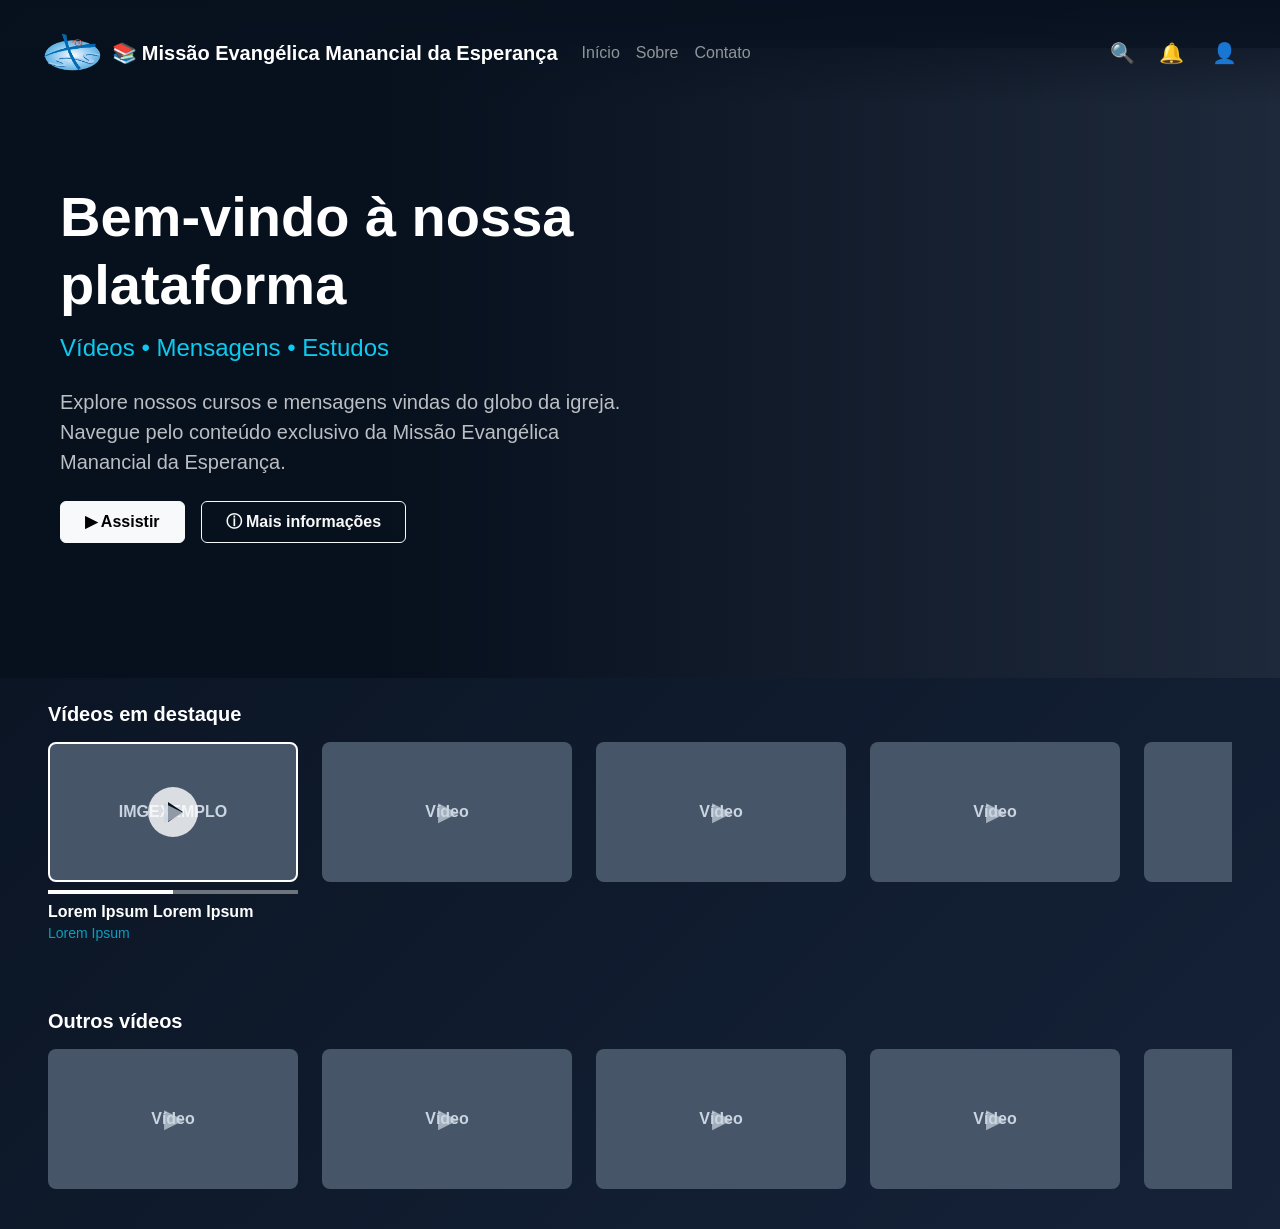
==== index.html @ afb09e41 "Demo do Site do Projeto Extensionista" ====
<!DOCTYPE html>
<html lang="pt-BR">
<head>
    <meta charset="UTF-8">
    <meta name="viewport" content="width=device-width, initial-scale=1.0">
    <title>Painel - Missão Evangélica Manancial da Esperança</title>
    <link href="https://cdn.jsdelivr.net/npm/bootstrap@5.3.2/dist/css/bootstrap.min.css" rel="stylesheet">
    <link rel="stylesheet" href="styles.css">
</head>
<body>

    <nav class="navbar navbar-expand-lg navbar-dark position-absolute w-100 p-3">
        <div class="container-fluid px-4">
            <a class="navbar-brand fw-bold d-flex align-items-center" href="#"><img src="logo.png" alt="Logotipo da Missão Evangélica Manancial da Esperança" class="logo me-2" /><span id="brandIcon"></span> Missão Evangélica Manancial da Esperança</a>
            <div class="collapse navbar-collapse">
                <ul class="navbar-nav me-auto mb-2 mb-lg-0">
                    <li class="nav-item"><a class="nav-link" href="#">Início</a></li>
                    <li class="nav-item"><a class="nav-link" href="#">Sobre</a></li>
                    <li class="nav-item"><a class="nav-link" href="#">Contato</a></li>
                </ul>
                <div class="d-flex align-items-center gap-4">
                    <span id="searchIcon" style="cursor: pointer;">🔍</span>
                    <span id="notifIcon" style="cursor: pointer;">🔔</span>
                    <div id="profileIcon" class="nav-icon" style="cursor: pointer;"></div>
                </div>
            </div>
        </div>
    </nav>
<br><br>
    <header class="hero-section px-5">
        <div class="container-fluid">
            <div class="row">
                <div class="col-md-6 z-1">
                    <h1 class="display-4 fw-bold mb-3">Bem-vindo à nossa plataforma</h1>
                    <h4 class="text-info mb-4">Vídeos • Mensagens • Estudos</h4>
                    <p class="lead text-light opacity-75 mb-4">
                        Explore nossos cursos e mensagens vindas do globo da igreja. Navegue pelo conteúdo exclusivo da Missão Evangélica Manancial da Esperança.
                    </p>
                    <div class="d-flex gap-3">
                        <button class="btn btn-light fw-bold px-4 py-2">▶ Assistir</button>
                        <button class="btn btn-outline-light fw-bold px-4 py-2">ⓘ Mais informações</button>
                    </div>
                </div>
            </div>
        </div>
    </header>

    <main class="container-fluid px-5 py-4">
        
        <section class="mb-5">
            <h5 class="mb-3 fw-bold">Vídeos em destaque</h5>
            <div class="stream-carousel">
                
                <div class="stream-item">
                    <div class="stream-thumbnail active">
                        IMGEXEMPLO
                        <div class="play-circle"><div class="play-triangle"></div></div>
                    </div>
                    <div class="progress mt-2 rounded-0 bg-secondary" style="height: 4px;">
                        <div class="progress-bar bg-white w-50" role="progressbar"></div>
                    </div>
                    <div class="mt-2">
                        <h6 class="mb-0 fw-bold">Lorem Ipsum Lorem Ipsum</h6>
                        <small class="text-info opacity-75">Lorem Ipsum</small>
                    </div>
                </div>

                <div class="stream-item" role="button" aria-label="Vídeo">
                    <div class="stream-thumbnail">Vídeo</div>
                </div>
                <div class="stream-item" role="button" aria-label="Vídeo">
                    <div class="stream-thumbnail">Vídeo</div>
                </div>
                <div class="stream-item" role="button" aria-label="Vídeo">
                    <div class="stream-thumbnail">Vídeo</div>
                </div>
                <div class="stream-item" role="button" aria-label="Vídeo">
                    <div class="stream-thumbnail">Vídeo</div>
                </div>
                
            </div>
        </section>

        <section>
            <h5 class="mb-3 fw-bold">Outros vídeos</h5>
            <div class="stream-carousel">
                <div class="stream-item" role="button" aria-label="Vídeo">
                    <div class="stream-thumbnail">Vídeo</div>
                </div>
                <div class="stream-item" role="button" aria-label="Vídeo">
                    <div class="stream-thumbnail">Vídeo</div>
                </div>
                <div class="stream-item" role="button" aria-label="Vídeo">
                    <div class="stream-thumbnail">Vídeo</div>
                </div>
                <div class="stream-item" role="button" aria-label="Vídeo">
                    <div class="stream-thumbnail">Vídeo</div>
                </div>
                <div class="stream-item" role="button" aria-label="Vídeo">
                    <div class="stream-thumbnail">Vídeo</div>
                </div>
            </div>
        </section>

    </main>

    <script src="https://cdn.jsdelivr.net/npm/bootstrap@5.3.2/dist/js/bootstrap.bundle.min.js"></script>
    <script src="script.js"></script>
</body>
</html>
---- styles.css ----
:root {
    --bg-dark: #07101d;
    --bg-light: #152238;
    --text-main: #ffffff;
    --text-muted: #94a3b8;
    --card-bg: #475569;
    --auth-bg: #1e293b;
}

body {
    background: linear-gradient(135deg, var(--bg-dark) 0%, var(--bg-light) 100%);
    color: var(--text-main);
    min-height: 100vh;
    font-family: 'Segoe UI', Tahoma, Geneva, Verdana, sans-serif;
    overflow-x: hidden;
}

/* Navbar Customization */
.navbar {
    background: linear-gradient(to bottom, rgba(7, 16, 29, 0.9) 0%, transparent 100%) !important;
    z-index: 10;
}
.nav-icon {
    width: 32px;
    height: 32px;
    background-color: var(--text-muted);
    border-radius: 50%;
    display: inline-block;
}

/* icon spans in navbar */
#searchIcon, #notifIcon {
    font-size: 1.25rem;
    line-height: 1;
}

#brandIcon {
    margin-right: 0.3rem;
}

/* logo image used in navbar and auth pages */
.logo {
    height: 64px;
    width: auto;
}

/* make thumbnails indicate video content */
.stream-thumbnail {
    position: relative;
    color: #cbd5e1;
    font-weight: bold;
}

.stream-thumbnail::after {
    content: "▶";
    position: absolute;
    font-size: 1.5rem;
    opacity: 0.7;
    top: 50%;
    left: 50%;
    transform: translate(-50%, -50%);
}

/* Hero Section */
.hero-section {
    height: 70vh;
    display: flex;
    align-items: center;
    background-color: #1e293b; /* Fallback */
    background-image: linear-gradient(to right, var(--bg-dark) 30%, transparent 100%);
    position: relative;
}

/* Stream Cards (Fixes the overlapping issue) */
.stream-carousel {
    display: flex;
    gap: 1.5rem;
    overflow-x: auto;
    padding-bottom: 1rem;
    scrollbar-width: none; /* Firefox */
}
.stream-carousel::-webkit-scrollbar {
    display: none; /* Chrome/Safari */
}

.stream-item {
    min-width: 250px;
    cursor: pointer;
    transition: transform 0.2s ease-in-out;
}
.stream-item:hover {
    transform: scale(1.02);
}

.stream-thumbnail {
    height: 140px;
    background-color: var(--card-bg);
    border-radius: 8px;
    display: flex;
    justify-content: center;
    align-items: center;
    font-weight: bold;
    color: #cbd5e1;
    position: relative;
    border: 2px solid transparent;
}
.stream-thumbnail.active {
    border-color: var(--text-main);
}

.play-circle {
    width: 50px;
    height: 50px;
    background-color: rgba(255, 255, 255, 0.8);
    border-radius: 50%;
    display: flex;
    justify-content: center;
    align-items: center;
    position: absolute;
}
.play-triangle {
    width: 0;
    height: 0;
    border-top: 10px solid transparent;
    border-bottom: 10px solid transparent;
    border-left: 15px solid var(--bg-dark);
    margin-left: 5px;
}

/* Auth Pages Customization */
.auth-container {
    background-color: var(--auth-bg);
    padding: 2.5rem;
    border-radius: 12px;
    box-shadow: 0 10px 25px rgba(0,0,0,0.5);
    width: 100%;
    max-width: 450px;
}

.custom-input {
    background-color: #334155 !important;
    border: none !important;
    color: white !important;
    padding: 0.8rem 1rem;
}
.custom-input::placeholder {
    color: #94a3b8;
}
.custom-input:focus {
    box-shadow: 0 0 0 0.25rem rgba(255, 255, 255, 0.25) !important;
}

.auth-link {
    color: var(--text-main);
    text-decoration: none;
    font-weight: 500;
}
.auth-link:hover {
    text-decoration: underline;
}
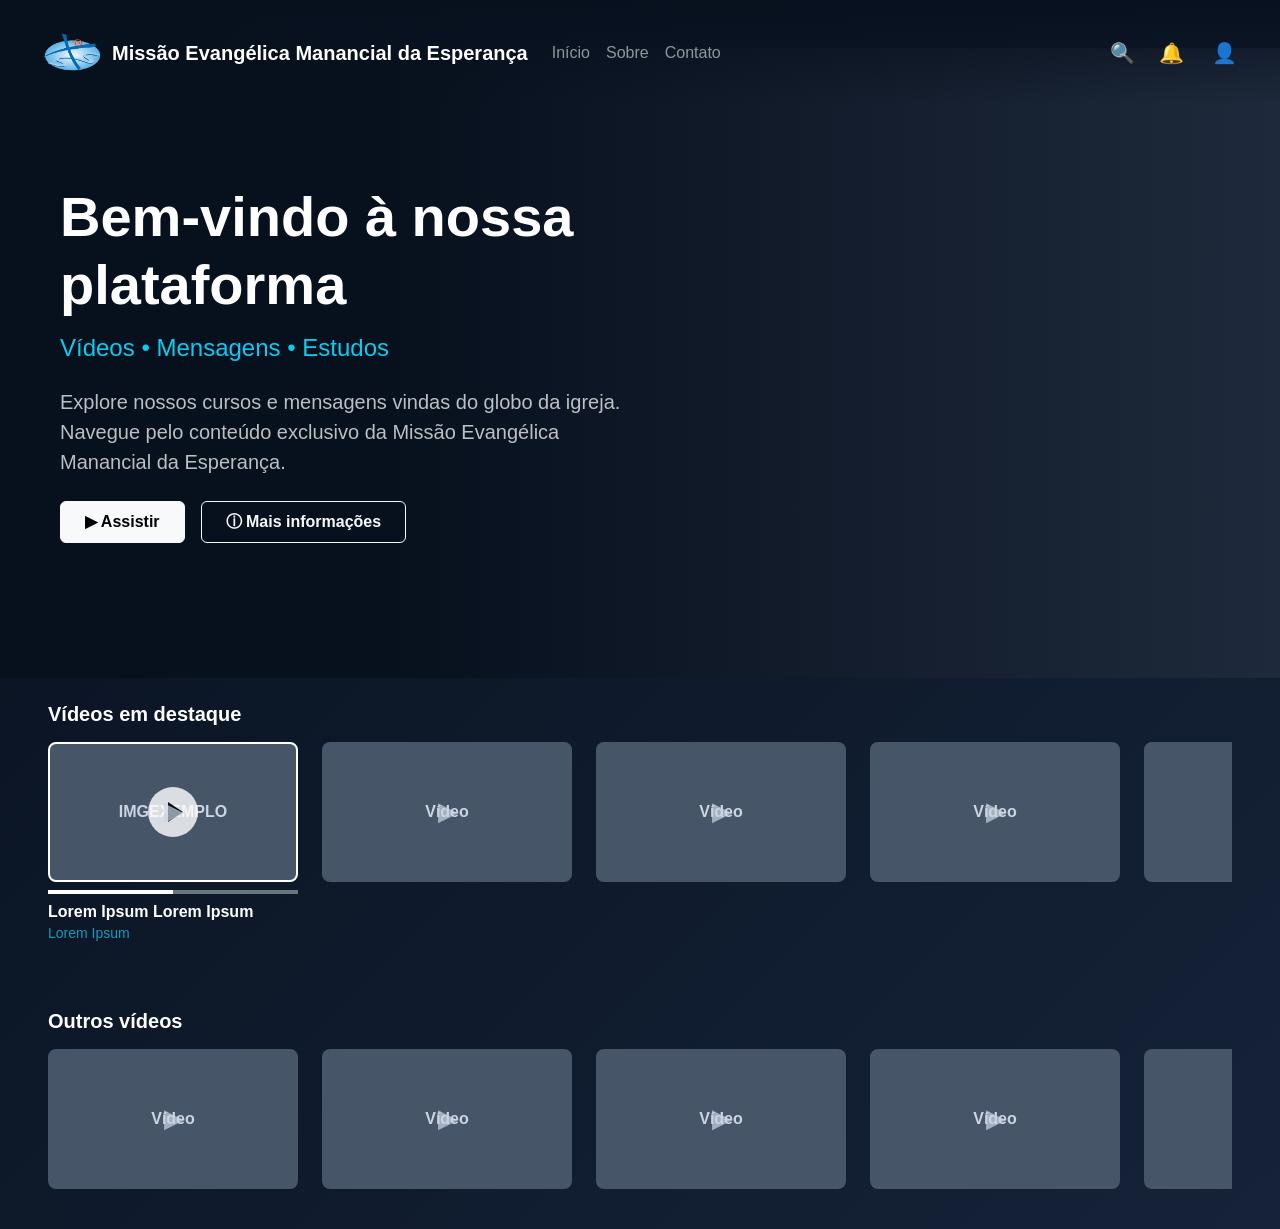
==== commit 657c205f: "Correções" ====
--- a/index.html
+++ b/index.html
@@ -11,7 +11,7 @@
 
     <nav class="navbar navbar-expand-lg navbar-dark position-absolute w-100 p-3">
         <div class="container-fluid px-4">
-            <a class="navbar-brand fw-bold d-flex align-items-center" href="#"><img src="logo.png" alt="Logotipo da Missão Evangélica Manancial da Esperança" class="logo me-2" /><span id="brandIcon"></span> Missão Evangélica Manancial da Esperança</a>
+            <a class="navbar-brand fw-bold d-flex align-items-center" href="#"><img src="logo.png" alt="Logotipo da Missão Evangélica Manancial da Esperança" class="logo me-2" /> Missão Evangélica Manancial da Esperança</a>
             <div class="collapse navbar-collapse">
                 <ul class="navbar-nav me-auto mb-2 mb-lg-0">
                     <li class="nav-item"><a class="nav-link" href="#">Início</a></li>
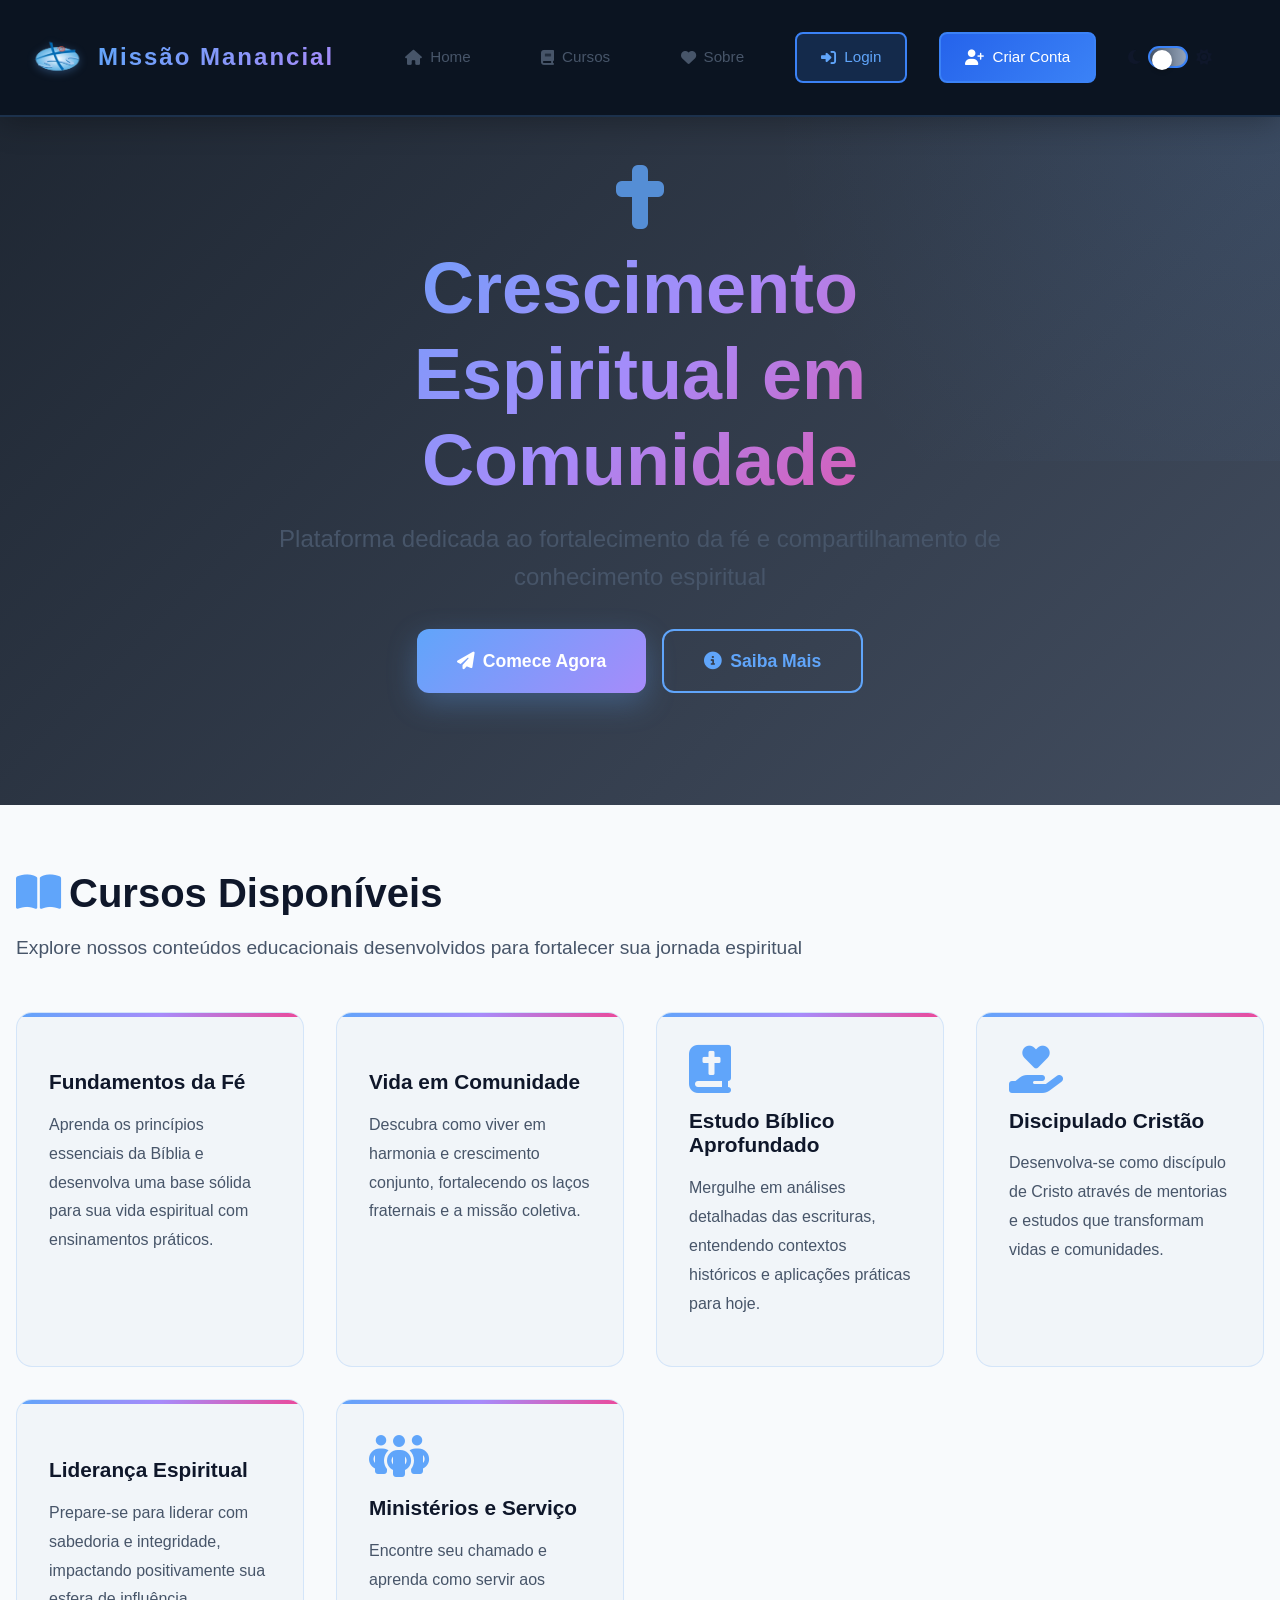
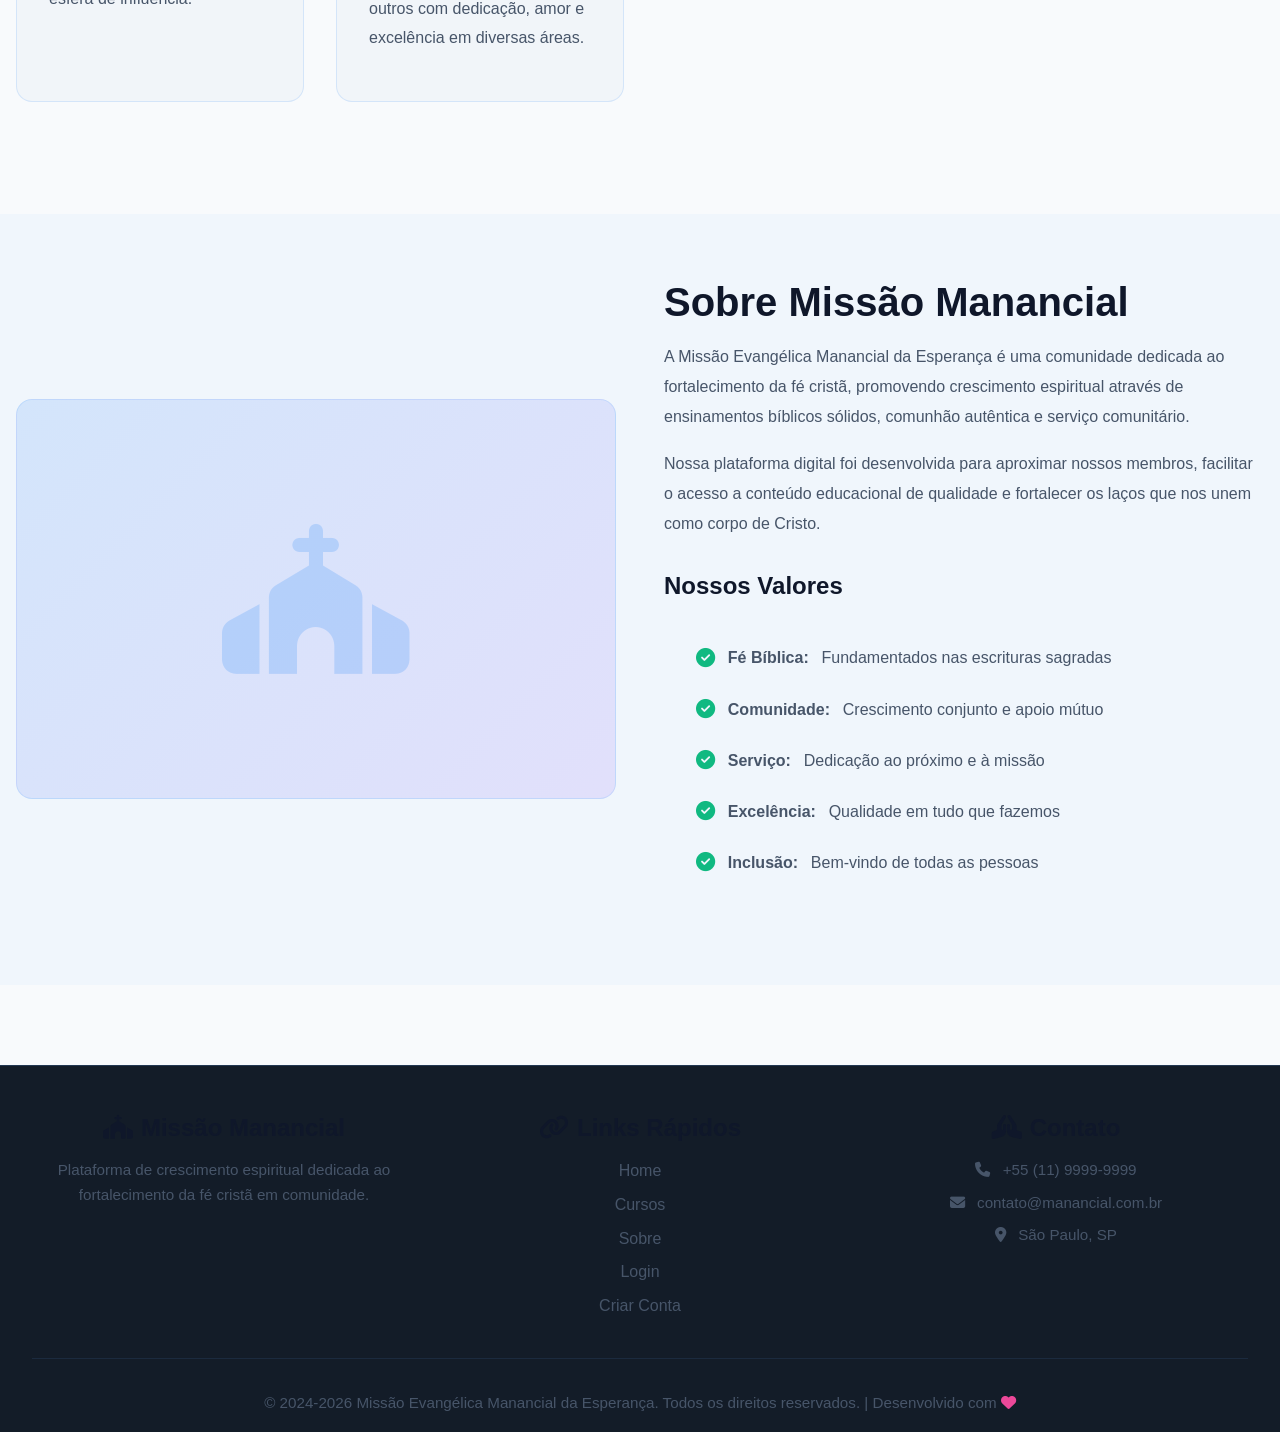
==== commit 4cf22c88: "Redesenho completo do dashboard admin e melhorias na autenticação - Novo dashboard admin profissiona" ====
--- a/index.html
+++ b/index.html
@@ -1,110 +1,540 @@
 <!DOCTYPE html>
-<html lang="pt-BR">
+<html lang="pt-BR" data-theme="dark">
 <head>
     <meta charset="UTF-8">
     <meta name="viewport" content="width=device-width, initial-scale=1.0">
-    <title>Painel - Missão Evangélica Manancial da Esperança</title>
+    <title>Missão Evangélica Manancial da Esperança - Plataforma de Crescimento Espiritual</title>
     <link href="https://cdn.jsdelivr.net/npm/bootstrap@5.3.2/dist/css/bootstrap.min.css" rel="stylesheet">
-    <link rel="stylesheet" href="styles.css">
+    <link rel="stylesheet" href="https://cdnjs.cloudflare.com/ajax/libs/font-awesome/6.5.1/css/all.min.css">
+    <link rel="stylesheet" href="css/inicio.css">
+    <script src="js/theme.js"></script>
+    <style>
+        * { margin: 0; padding: 0; box-sizing: border-box; }
+        
+        body {
+            background: var(--bg-dark);
+            color: var(--text-main);
+            font-family: 'Segoe UI', Tahoma, Geneva, Verdana, sans-serif;
+            transition: all 0.3s ease;
+            line-height: 1.6;
+        }
+
+        /* NAVBAR OPACA */
+        header {
+            background: rgba(7, 16, 29, 0.98) !important;
+            backdrop-filter: blur(10px);
+            border-bottom: 2px solid rgba(96, 165, 250, 0.2);
+            position: sticky;
+            top: 0;
+            z-index: 1000;
+            box-shadow: 0 4px 30px rgba(0, 0, 0, 0.3);
+        }
+
+        .header-shell {
+            display: flex;
+            justify-content: space-between;
+            align-items: center;
+            padding: 1rem 2rem;
+            max-width: 1400px;
+            margin: 0 auto;
+        }
+
+        .header {
+            display: flex;
+            align-items: center;
+            gap: 1rem;
+        }
+
+        .header img {
+            height: 50px;
+            filter: drop-shadow(0 2px 4px rgba(96, 165, 250, 0.3));
+        }
+
+        .header h2 {
+            font-size: 1.5rem;
+            font-weight: 800;
+            background: linear-gradient(135deg, #60a5fa, #a78bfa);
+            -webkit-background-clip: text;
+            -webkit-text-fill-color: transparent;
+            background-clip: text;
+            letter-spacing: 2px;
+            margin: 0;
+        }
+
+        nav {
+            display: flex;
+            align-items: center;
+            gap: 2rem;
+            flex-wrap: wrap;
+        }
+
+        nav a {
+            color: var(--text-muted);
+            text-decoration: none;
+            transition: all 0.3s ease;
+            font-weight: 500;
+            display: flex;
+            align-items: center;
+            gap: 0.5rem;
+        }
+
+        nav a:hover {
+            color: #60a5fa;
+            transform: translateY(-2px);
+        }
+
+        nav .nav-login, nav .nav-register {
+            padding: 0.7rem 1.5rem;
+            border-radius: 8px;
+            transition: all 0.3s ease;
+        }
+
+        nav .nav-login {
+            border: 2px solid #60a5fa;
+            color: #60a5fa;
+        }
+
+        nav .nav-login:hover {
+            background: rgba(96, 165, 250, 0.2);
+            color: #60a5fa;
+        }
+
+        nav .nav-register {
+            background: linear-gradient(135deg, #60a5fa, #a78bfa);
+            color: white;
+        }
+
+        nav .nav-register:hover {
+            opacity: 0.9;
+            box-shadow: 0 8px 20px rgba(96, 165, 250, 0.4);
+        }
+
+        /* HERO SECTION */
+        .hero {
+            min-height: 100vh;
+            display: flex;
+            align-items: center;
+            justify-content: center;
+            background: linear-gradient(135deg, rgba(7,16,29,0.9) 0%, rgba(21,34,56,0.8) 100%);
+            position: relative;
+            overflow: hidden;
+        }
+
+        .hero::before {
+            content: '';
+            position: absolute;
+            top: -50%;
+            right: -50%;
+            width: 100%;
+            height: 100%;
+            background: radial-gradient(circle, rgba(96,165,250,0.1) 0%, transparent 70%);
+            animation: float 20s ease-in-out infinite;
+        }
+
+        @keyframes float {
+            0%, 100% { transform: translate(0, 0); }
+            50% { transform: translate(30px, 30px); }
+        }
+
+        .hero-content {
+            position: relative;
+            z-index: 2;
+            text-align: center;
+            max-width: 800px;
+            padding: 0 2rem;
+        }
+
+        .hero h1 {
+            font-size: clamp(2.5rem, 10vw, 4.5rem);
+            font-weight: 900;
+            margin-bottom: 1rem;
+            background: linear-gradient(135deg, #60a5fa, #a78bfa, #ec4899);
+            -webkit-background-clip: text;
+            -webkit-text-fill-color: transparent;
+            background-clip: text;
+            line-height: 1.2;
+        }
+
+        .hero .subtitle {
+            font-size: 1.5rem;
+            color: var(--text-muted);
+            margin-bottom: 2rem;
+            font-weight: 300;
+        }
+
+        .hero-buttons {
+            display: flex;
+            gap: 1rem;
+            justify-content: center;
+            flex-wrap: wrap;
+            margin-bottom: 3rem;
+        }
+
+        .btn-primary, .btn-secondary {
+            padding: 1rem 2.5rem;
+            font-size: 1.1rem;
+            font-weight: 600;
+            border-radius: 12px;
+            border: none;
+            cursor: pointer;
+            transition: all 0.3s ease;
+            text-decoration: none;
+            display: inline-flex;
+            align-items: center;
+            gap: 0.5rem;
+        }
+
+        .btn-primary {
+            background: linear-gradient(135deg, #60a5fa, #a78bfa);
+            color: white;
+            box-shadow: 0 10px 30px rgba(96, 165, 250, 0.3);
+        }
+
+        .btn-primary:hover {
+            box-shadow: 0 15px 40px rgba(96, 165, 250, 0.5);
+            transform: translateY(-3px);
+            color: white;
+            text-decoration: none;
+        }
+
+        .btn-secondary {
+            background: transparent;
+            border: 2px solid #60a5fa;
+            color: #60a5fa;
+        }
+
+        .btn-secondary:hover {
+            background: rgba(96, 165, 250, 0.1);
+            color: #60a5fa;
+            text-decoration: none;
+        }
+
+        /* SEÇÕES */
+        .section {
+            padding: 5rem 2rem;
+            max-width: 1400px;
+            margin: 0 auto;
+        }
+
+        .section-title {
+            font-size: 2.5rem;
+            font-weight: 800;
+            margin-bottom: 1rem;
+            color: var(--text-main);
+        }
+
+        .section-subtitle {
+            font-size: 1.2rem;
+            color: var(--text-muted);
+            margin-bottom: 3rem;
+        }
+
+        /* CARDS */
+        .features-grid {
+            display: grid;
+            grid-template-columns: repeat(auto-fit, minmax(280px, 1fr));
+            gap: 2rem;
+            margin: 3rem 0;
+        }
+
+        .feature-card {
+            background: var(--bg-light);
+            border: 1px solid rgba(96, 165, 250, 0.2);
+            border-radius: 16px;
+            padding: 2rem;
+            transition: all 0.3s ease;
+            cursor: pointer;
+            position: relative;
+            overflow: hidden;
+        }
+
+        .feature-card::before {
+            content: '';
+            position: absolute;
+            top: 0;
+            left: 0;
+            width: 100%;
+            height: 4px;
+            background: linear-gradient(90deg, #60a5fa, #a78bfa, #ec4899);
+        }
+
+        .feature-card:hover {
+            background: rgba(96, 165, 250, 0.05);
+            border-color: rgba(96, 165, 250, 0.4);
+            transform: translateY(-8px);
+            box-shadow: 0 15px 40px rgba(96, 165, 250, 0.2);
+        }
+
+        .feature-icon {
+            font-size: 3rem;
+            margin-bottom: 1rem;
+            color: #60a5fa;
+        }
+
+        .feature-card h3 {
+            font-size: 1.3rem;
+            font-weight: 700;
+            margin-bottom: 1rem;
+            color: var(--text-main);
+        }
+
+        .feature-card p {
+            color: var(--text-muted);
+            line-height: 1.8;
+        }
+
+        /* SECTION SOBRE */
+        #sobre {
+            background: rgba(96, 165, 250, 0.05);
+        }
+
+        .about-content {
+            display: grid;
+            grid-template-columns: 1fr 1fr;
+            gap: 3rem;
+            align-items: center;
+        }
+
+        .about-text h3 {
+            font-size: 2rem;
+            margin-bottom: 1.5rem;
+        }
+
+        .about-text p {
+            margin-bottom: 1rem;
+            color: var(--text-muted);
+            line-height: 1.9;
+        }
+
+        .about-list {
+            list-style: none;
+            margin: 2rem 0;
+        }
+
+        .about-list li {
+            padding: 0.8rem 0;
+            color: var(--text-muted);
+            display: flex;
+            align-items: center;
+            gap: 0.8rem;
+        }
+
+        .about-list i {
+            color: #10b981;
+            font-size: 1.2rem;
+        }
+
+        @media (max-width: 768px) {
+            .about-content {
+                grid-template-columns: 1fr;
+            }
+
+            .hero h1 {
+                font-size: 2rem;
+            }
+
+            .header-shell {
+                flex-direction: column;
+                gap: 1rem;
+                padding: 1rem;
+            }
+
+            nav {
+                justify-content: center;
+                gap: 1rem;
+            }
+
+            .hero-buttons {
+                flex-direction: column;
+                align-items: center;
+            }
+
+            .btn-primary, .btn-secondary {
+                width: 100%;
+                max-width: 300px;
+            }
+        }
+
+        /* FOOTER */
+        footer {
+            background: rgba(7, 16, 29, 0.95);
+            border-top: 1px solid rgba(96, 165, 250, 0.2);
+            padding: 3rem 2rem 1rem;
+            margin-top: 5rem;
+            color: var(--text-muted);
+        }
+
+        .footer-content {
+            max-width: 1400px;
+            margin: 0 auto;
+            display: grid;
+            grid-template-columns: repeat(auto-fit, minmax(250px, 1fr));
+            gap: 2rem;
+            margin-bottom: 2rem;
+        }
+
+        .footer-section h4 {
+            color: var(--text-main);
+            margin-bottom: 1rem;
+            font-weight: 700;
+        }
+
+        .footer-section p, .footer-section a {
+            color: var(--text-muted);
+            text-decoration: none;
+            transition: color 0.3s ease;
+            display: block;
+            margin-bottom: 0.5rem;
+        }
+
+        .footer-section a:hover {
+            color: #60a5fa;
+        }
+
+        .footer-bottom {
+            border-top: 1px solid rgba(96, 165, 250, 0.1);
+            padding-top: 2rem;
+            text-align: center;
+            color: var(--text-muted);
+        }
+
+        .theme-toggle-container {
+            display: flex;
+            align-items: center;
+            gap: 0.5rem;
+        }
+    </style>
 </head>
 <body>
-
-    <nav class="navbar navbar-expand-lg navbar-dark position-absolute w-100 p-3">
-        <div class="container-fluid px-4">
-            <a class="navbar-brand fw-bold d-flex align-items-center" href="#"><img src="logo.png" alt="Logotipo da Missão Evangélica Manancial da Esperança" class="logo me-2" /> Missão Evangélica Manancial da Esperança</a>
-            <div class="collapse navbar-collapse">
-                <ul class="navbar-nav me-auto mb-2 mb-lg-0">
-                    <li class="nav-item"><a class="nav-link" href="#">Início</a></li>
-                    <li class="nav-item"><a class="nav-link" href="#">Sobre</a></li>
-                    <li class="nav-item"><a class="nav-link" href="#">Contato</a></li>
-                </ul>
-                <div class="d-flex align-items-center gap-4">
-                    <span id="searchIcon" style="cursor: pointer;">🔍</span>
-                    <span id="notifIcon" style="cursor: pointer;">🔔</span>
-                    <div id="profileIcon" class="nav-icon" style="cursor: pointer;"></div>
+    <header>
+        <div class="header-shell">
+            <div class="header">
+                <img src="assets/logo.png" alt="Logo Missão Manancial">
+                <h2>Missão Manancial</h2>
+            </div>
+            <nav>
+                <a href="#home"><i class="fas fa-home"></i> Home</a>
+                <a href="#cursos"><i class="fas fa-book"></i> Cursos</a>
+                <a href="#sobre"><i class="fas fa-heart"></i> Sobre</a>
+                <a href="/SiteManancial-Demo/login.php" class="nav-login"><i class="fas fa-sign-in-alt"></i> Login</a>
+                <a href="/SiteManancial-Demo/php/fiel/register.php" class="nav-register"><i class="fas fa-user-plus"></i> Criar Conta</a>
+                <div class="theme-toggle-container">
+                    <i class="fas fa-moon theme-icon" style="font-size: 1rem;"></i>
+                    <input type="checkbox" id="theme-toggle" class="theme-toggle" aria-label="Alternar tema" style="width: 40px; height: 22px;">
+                    <i class="fas fa-sun theme-icon" style="font-size: 1rem;"></i>
                 </div>
-            </div>
-        </div>
-    </nav>
-<br><br>
-    <header class="hero-section px-5">
-        <div class="container-fluid">
-            <div class="row">
-                <div class="col-md-6 z-1">
-                    <h1 class="display-4 fw-bold mb-3">Bem-vindo à nossa plataforma</h1>
-                    <h4 class="text-info mb-4">Vídeos • Mensagens • Estudos</h4>
-                    <p class="lead text-light opacity-75 mb-4">
-                        Explore nossos cursos e mensagens vindas do globo da igreja. Navegue pelo conteúdo exclusivo da Missão Evangélica Manancial da Esperança.
-                    </p>
-                    <div class="d-flex gap-3">
-                        <button class="btn btn-light fw-bold px-4 py-2">▶ Assistir</button>
-                        <button class="btn btn-outline-light fw-bold px-4 py-2">ⓘ Mais informações</button>
-                    </div>
-                </div>
-            </div>
+            </nav>
         </div>
     </header>
 
-    <main class="container-fluid px-5 py-4">
-        
-        <section class="mb-5">
-            <h5 class="mb-3 fw-bold">Vídeos em destaque</h5>
-            <div class="stream-carousel">
+    <!-- HERO SECTION -->
+    <section id="home" class="hero">
+        <div class="hero-content">
+            <i class="fas fa-cross" style="font-size: 4rem; color: #60a5fa; margin-bottom: 1rem; opacity: 0.8;"></i>
+            <h1>Crescimento Espiritual em Comunidade</h1>
+            <p class="subtitle">Plataforma dedicada ao fortalecimento da fé e compartilhamento de conhecimento espiritual</p>
+            <div class="hero-buttons">
+                <a href="/SiteManancial-Demo/php/fiel/register.php" class="btn-primary">
+                    <i class="fas fa-paper-plane"></i> Comece Agora
+                </a>
+                <a href="#sobre" class="btn-secondary">
+                    <i class="fas fa-info-circle"></i> Saiba Mais
+                </a>
+            </div>
+        </div>
+    </section>
+
+    <!-- SEÇÃO CURSOS -->
+    <section id="cursos" class="section">
+        <h2 class="section-title"><i class="fas fa-book-open me-2" style="color: #60a5fa;"></i>Cursos Disponíveis</h2>
+        <p class="section-subtitle">Explore nossos conteúdos educacionais desenvolvidos para fortalecer sua jornada espiritual</p>
+
+        <div class="features-grid">
+            <div class="feature-card">
+                <i class="fas fa-prayer-hands feature-icon"></i>
+                <h3>Fundamentos da Fé</h3>
+                <p>Aprenda os princípios essenciais da Bíblia e desenvolva uma base sólida para sua vida espiritual com ensinamentos práticos.</p>
+            </div>
+            <div class="feature-card">
+                <i class="fas fa-heart-hands feature-icon"></i>
+                <h3>Vida em Comunidade</h3>
+                <p>Descubra como viver em harmonia e crescimento conjunto, fortalecendo os laços fraternais e a missão coletiva.</p>
+            </div>
+            <div class="feature-card">
+                <i class="fas fa-bible feature-icon"></i>
+                <h3>Estudo Bíblico Aprofundado</h3>
+                <p>Mergulhe em análises detalhadas das escrituras, entendendo contextos históricos e aplicações práticas para hoje.</p>
+            </div>
+            <div class="feature-card">
+                <i class="fas fa-hand-holding-heart feature-icon"></i>
+                <h3>Discipulado Cristão</h3>
+                <p>Desenvolva-se como discípulo de Cristo através de mentorias e estudos que transformam vidas e comunidades.</p>
+            </div>
+            <div class="feature-card">
+                <i class="fas fa-light-bulb feature-icon"></i>
+                <h3>Liderança Espiritual</h3>
+                <p>Prepare-se para liderar com sabedoria e integridade, impactando positivamente sua esfera de influência.</p>
+            </div>
+            <div class="feature-card">
+                <i class="fas fa-people-group feature-icon"></i>
+                <h3>Ministérios e Serviço</h3>
+                <p>Encontre seu chamado e aprenda como servir aos outros com dedicação, amor e excelência em diversas áreas.</p>
+            </div>
+        </div>
+    </section>
+
+    <!-- SEÇÃO SOBRE -->
+    <section id="sobre" class="section">
+        <div class="about-content">
+            <div>
+                <div style="width: 100%; height: 400px; background: linear-gradient(135deg, rgba(96,165,250,0.2) 0%, rgba(167,139,250,0.2) 100%); border-radius: 16px; display: flex; align-items: center; justify-content: center; border: 1px solid rgba(96,165,250,0.2);">
+                    <i class="fas fa-church" style="font-size: 150px; color: #60a5fa; opacity: 0.3;"></i>
+                </div>
+            </div>
+            <div class="about-text">
+                <h2 class="section-title">Sobre Missão Manancial</h2>
+                <p>A Missão Evangélica Manancial da Esperança é uma comunidade dedicada ao fortalecimento da fé cristã, promovendo crescimento espiritual através de ensinamentos bíblicos sólidos, comunhão autêntica e serviço comunitário.</p>
+                <p>Nossa plataforma digital foi desenvolvida para aproximar nossos membros, facilitar o acesso a conteúdo educacional de qualidade e fortalecer os laços que nos unem como corpo de Cristo.</p>
                 
-                <div class="stream-item">
-                    <div class="stream-thumbnail active">
-                        IMGEXEMPLO
-                        <div class="play-circle"><div class="play-triangle"></div></div>
-                    </div>
-                    <div class="progress mt-2 rounded-0 bg-secondary" style="height: 4px;">
-                        <div class="progress-bar bg-white w-50" role="progressbar"></div>
-                    </div>
-                    <div class="mt-2">
-                        <h6 class="mb-0 fw-bold">Lorem Ipsum Lorem Ipsum</h6>
-                        <small class="text-info opacity-75">Lorem Ipsum</small>
-                    </div>
-                </div>
-
-                <div class="stream-item" role="button" aria-label="Vídeo">
-                    <div class="stream-thumbnail">Vídeo</div>
-                </div>
-                <div class="stream-item" role="button" aria-label="Vídeo">
-                    <div class="stream-thumbnail">Vídeo</div>
-                </div>
-                <div class="stream-item" role="button" aria-label="Vídeo">
-                    <div class="stream-thumbnail">Vídeo</div>
-                </div>
-                <div class="stream-item" role="button" aria-label="Vídeo">
-                    <div class="stream-thumbnail">Vídeo</div>
-                </div>
-                
-            </div>
-        </section>
-
-        <section>
-            <h5 class="mb-3 fw-bold">Outros vídeos</h5>
-            <div class="stream-carousel">
-                <div class="stream-item" role="button" aria-label="Vídeo">
-                    <div class="stream-thumbnail">Vídeo</div>
-                </div>
-                <div class="stream-item" role="button" aria-label="Vídeo">
-                    <div class="stream-thumbnail">Vídeo</div>
-                </div>
-                <div class="stream-item" role="button" aria-label="Vídeo">
-                    <div class="stream-thumbnail">Vídeo</div>
-                </div>
-                <div class="stream-item" role="button" aria-label="Vídeo">
-                    <div class="stream-thumbnail">Vídeo</div>
-                </div>
-                <div class="stream-item" role="button" aria-label="Vídeo">
-                    <div class="stream-thumbnail">Vídeo</div>
-                </div>
-            </div>
-        </section>
-
-    </main>
+                <h4 style="margin-top: 2rem; color: var(--text-main); font-weight: 700;">Nossos Valores</h4>
+                <ul class="about-list">
+                    <li><i class="fas fa-check-circle"></i> <strong>Fé Bíblica:</strong> Fundamentados nas escrituras sagradas</li>
+                    <li><i class="fas fa-check-circle"></i> <strong>Comunidade:</strong> Crescimento conjunto e apoio mútuo</li>
+                    <li><i class="fas fa-check-circle"></i> <strong>Serviço:</strong> Dedicação ao próximo e à missão</li>
+                    <li><i class="fas fa-check-circle"></i> <strong>Excelência:</strong> Qualidade em tudo que fazemos</li>
+                    <li><i class="fas fa-check-circle"></i> <strong>Inclusão:</strong> Bem-vindo de todas as pessoas</li>
+                </ul>
+            </div>
+        </div>
+    </section>
+
+    <!-- FOOTER -->
+    <footer>
+        <div class="footer-content">
+            <div class="footer-section">
+                <h4><i class="fas fa-church me-2"></i>Missão Manancial</h4>
+                <p>Plataforma de crescimento espiritual dedicada ao fortalecimento da fé cristã em comunidade.</p>
+            </div>
+            <div class="footer-section">
+                <h4><i class="fas fa-link me-2"></i>Links Rápidos</h4>
+                <a href="#home">Home</a>
+                <a href="#cursos">Cursos</a>
+                <a href="#sobre">Sobre</a>
+                <a href="/SiteManancial-Demo/login.php">Login</a>
+                <a href="/SiteManancial-Demo/php/fiel/register.php">Criar Conta</a>
+            </div>
+            <div class="footer-section">
+                <h4><i class="fas fa-hands-praying me-2"></i>Contato</h4>
+                <p><i class="fas fa-phone me-2"></i> +55 (11) 9999-9999</p>
+                <p><i class="fas fa-envelope me-2"></i> contato@manancial.com.br</p>
+                <p><i class="fas fa-map-marker-alt me-2"></i> São Paulo, SP</p>
+            </div>
+        </div>
+        <div class="footer-bottom">
+            <p>&copy; 2024-2026 Missão Evangélica Manancial da Esperança. Todos os direitos reservados. | Desenvolvido com <i class="fas fa-heart" style="color: #ec4899;"></i></p>
+        </div>
+    </footer>
 
     <script src="https://cdn.jsdelivr.net/npm/bootstrap@5.3.2/dist/js/bootstrap.bundle.min.js"></script>
-    <script src="script.js"></script>
 </body>
-</html>+</html>
--- a/css/inicio.css
+++ b/css/inicio.css
@@ -0,0 +1,716 @@
+/* ==========================================
+   ESTILOS DA LANDING PAGE - MANANCIAPP
+   ========================================== */
+
+:root {
+    /* Tema Escuro (padrão) */
+    --bg-dark: #07101d;
+    --bg-light: #152238;
+    --text-main: #ffffff;
+    --text-muted: #94a3b8;
+    --card-bg: #475569;
+    --auth-bg: #1e293b;
+    --primary: #3b82f6;
+    --primary-light: #60a5fa;
+    --accent: #10b981;
+    --input-bg: #334155;
+    --border-color: rgba(96, 165, 250, 0.2);
+}
+
+/* Tema Claro */
+:root[data-theme="light"] {
+    --bg-dark: #f8fafc;
+    --bg-light: #f1f5f9;
+    --text-main: #0f172a;
+    --text-muted: #475569;
+    --card-bg: #e2e8f0;
+    --auth-bg: #ffffff;
+    --primary: #2563eb;
+    --primary-light: #3b82f6;
+    --accent: #059669;
+    --input-bg: #e2e8f0;
+    --border-color: rgba(59, 130, 246, 0.3);
+}
+
+* {
+    margin: 0;
+    padding: 0;
+    box-sizing: border-box;
+}
+
+html {
+    scroll-behavior: smooth;
+}
+
+body {
+    background: linear-gradient(135deg, var(--bg-dark) 0%, var(--bg-light) 100%);
+    color: var(--text-main);
+    font-family: 'Segoe UI', Tahoma, Geneva, Verdana, sans-serif;
+    line-height: 1.6;
+    overflow-x: hidden;
+}
+
+/* ==========================================
+   THEME TOGGLE
+   ========================================== */
+
+.theme-toggle-container {
+    display: flex;
+    align-items: center;
+    gap: 0.5rem;
+}
+
+.theme-toggle {
+    appearance: none;
+    -webkit-appearance: none;
+    width: 50px;
+    height: 28px;
+    background: linear-gradient(90deg, #475569 0%, #94a3b8 100%);
+    border: 2px solid var(--primary-light);
+    border-radius: 14px;
+    cursor: pointer;
+    position: relative;
+    transition: all 0.3s ease;
+    outline: none;
+}
+
+.theme-toggle::before {
+    content: '';
+    position: absolute;
+    width: 20px;
+    height: 20px;
+    background: white;
+    border-radius: 50%;
+    top: 2px;
+    left: 2px;
+    transition: all 0.3s ease;
+    box-shadow: 0 2px 4px rgba(0, 0, 0, 0.2);
+}
+
+.theme-toggle:checked {
+    background: linear-gradient(90deg, #fbbf24 0%, #f59e0b 100%);
+}
+
+.theme-toggle:checked::before {
+    left: 26px;
+}
+
+.theme-toggle:hover {
+    transform: scale(1.1);
+    box-shadow: 0 0 10px rgba(59, 130, 246, 0.4);
+}
+
+.theme-icon {
+    font-size: 1.2rem;
+    transition: all 0.3s ease;
+}
+
+/* ==========================================
+   HEADER E NAVEGAÇÃO
+   ========================================== */
+
+header {
+    background: linear-gradient(to bottom, rgba(7, 16, 29, 0.98) 0%, rgba(21, 34, 56, 0.90) 100%);
+    padding: 1rem 0;
+    position: sticky;
+    top: 0;
+    z-index: 100;
+    border-bottom: 1px solid var(--border-color);
+    box-shadow: 0 4px 20px rgba(0, 0, 0, 0.4);
+    transition: all 0.3s ease;
+}
+
+:root[data-theme="light"] header {
+    background: linear-gradient(to bottom, rgba(248, 250, 252, 0.98) 0%, rgba(241, 245, 249, 0.90) 100%);
+}
+
+.header-shell {
+    max-width: 1400px;
+    margin: 0 auto;
+    padding: 0 1rem;
+    display: flex;
+    align-items: center;
+    justify-content: space-between;
+    gap: 1rem;
+    flex-wrap: wrap;
+}
+
+.header {
+    display: flex;
+    align-items: center;
+    justify-content: center;
+    gap: 1rem;
+    order: 1;
+}
+
+.header img.logo {
+    height: 54px;
+    width: auto;
+    object-fit: contain;
+    filter: drop-shadow(0 2px 4px rgba(0, 0, 0, 0.3));
+}
+
+.header h2 {
+    font-size: 1.45rem;
+    font-weight: 700;
+    background: linear-gradient(135deg, var(--primary-light) 0%, var(--accent) 100%);
+    -webkit-background-clip: text;
+    -webkit-text-fill-color: transparent;
+    background-clip: text;
+    letter-spacing: 0.1em;
+}
+
+nav {
+    display: flex;
+    justify-content: center;
+    gap: 0.8rem;
+    flex-wrap: wrap;
+    align-items: center;
+    order: 2;
+    flex: 1;
+    min-width: 0;
+}
+
+nav a {
+    color: var(--text-main);
+    text-decoration: none;
+    font-weight: 500;
+    transition: all 0.3s ease;
+    padding: 0.6rem 1.2rem;
+    border-radius: 6px;
+    display: flex;
+    align-items: center;
+    gap: 0.5rem;
+    font-size: 0.95rem;
+    white-space: nowrap;
+}
+
+nav a:hover {
+    color: var(--primary-light);
+    background: rgba(59, 130, 246, 0.15);
+    transform: translateY(-2px);
+}
+
+nav a.nav-login {
+    background: rgba(59, 130, 246, 0.2);
+    border: 2px solid var(--primary-light);
+}
+
+nav a.nav-register {
+    background: linear-gradient(135deg, var(--primary) 0%, var(--primary-light) 100%);
+    border: 2px solid var(--primary-light);
+    color: white;
+}
+
+nav a.nav-login:hover {
+    background: var(--primary);
+    border-color: var(--primary);
+    color: white;
+}
+
+nav a.nav-register:hover {
+    background: linear-gradient(135deg, var(--primary-light) 0%, var(--primary) 100%);
+    border-color: var(--accent);
+}
+
+.nav-login-mobile,
+.nav-register-mobile {
+    display: none;
+}
+
+/* ==========================================
+   SEÇÃO HOME (HERO)
+   ========================================== */
+
+#home {
+    padding: 3rem 1rem 4rem;
+    min-height: 70vh;
+    display: flex;
+    align-items: center;
+    justify-content: center;
+}
+
+main {
+    max-width: 1200px;
+    width: 100%;
+}
+
+.conteudo-principal {
+    display: flex;
+    align-items: center;
+    justify-content: space-between;
+    gap: 3rem;
+    flex-wrap: wrap;
+}
+
+.texto {
+    flex: 1;
+    min-width: 300px;
+}
+
+.hero-image {
+    flex: 1;
+    display: flex;
+    align-items: center;
+    justify-content: center;
+    min-width: 300px;
+}
+
+.hero-image .logo-hero {
+    max-width: 100%;
+    height: auto;
+    max-height: 300px;
+    filter: drop-shadow(0 10px 30px rgba(96, 165, 250, 0.3));
+    animation: float 3s ease-in-out infinite;
+}
+
+@keyframes float {
+    0%, 100% { transform: translateY(0px); }
+    50% { transform: translateY(-20px); }
+}
+
+.texto-um {
+    font-size: 2.8rem;
+    font-weight: 700;
+    background: linear-gradient(135deg, var(--primary-light) 0%, var(--accent) 100%);
+    -webkit-background-clip: text;
+    -webkit-text-fill-color: transparent;
+    background-clip: text;
+    margin-bottom: 1.5rem;
+    line-height: 1.2;
+}
+
+.texto-dois {
+    font-size: 1.1rem;
+    color: var(--text-muted);
+    margin-bottom: 1.5rem;
+    line-height: 1.8;
+}
+
+.botoes {
+    display: flex;
+    gap: 1rem;
+    flex-wrap: wrap;
+    margin-top: 2rem;
+}
+
+.btn-outline,
+.btn-solid {
+    padding: 0.85rem 2.5rem;
+    border-radius: 8px;
+    text-decoration: none;
+    font-weight: 600;
+    font-size: 1rem;
+    transition: all 0.3s ease;
+    display: inline-flex;
+    align-items: center;
+    gap: 0.5rem;
+    border: 2px solid transparent;
+    cursor: pointer;
+    text-align: center;
+    min-width: 180px;
+    justify-content: center;
+}
+
+.btn-outline {
+    border: 2px solid var(--primary-light);
+    color: var(--primary-light);
+    background: transparent;
+}
+
+.btn-outline:hover {
+    background: rgba(96, 165, 250, 0.15);
+    transform: translateY(-3px);
+    box-shadow: 0 8px 20px rgba(96, 165, 250, 0.3);
+}
+
+.btn-solid {
+    background: linear-gradient(135deg, var(--primary) 0%, var(--primary-light) 100%);
+    color: white;
+    border: 2px solid var(--primary);
+}
+
+.btn-solid:hover {
+    background: linear-gradient(135deg, var(--primary-light) 0%, var(--primary) 100%);
+    transform: translateY(-3px);
+    box-shadow: 0 10px 30px rgba(59, 130, 246, 0.4);
+}
+
+hr {
+    border: none;
+    border-top: 2px solid rgba(96, 165, 250, 0.2);
+    margin: 2rem 0;
+}
+
+/* ==========================================
+   SEÇÃO CURSOS
+   ========================================== */
+
+#cursos {
+    padding: 4rem 1rem;
+}
+
+.secao-cursos {
+    max-width: 1200px;
+    margin: 0 auto;
+}
+
+.secao-cursos h2 {
+    font-size: 2.3rem;
+    font-weight: 700;
+    background: linear-gradient(135deg, var(--primary-light) 0%, var(--accent) 100%);
+    -webkit-background-clip: text;
+    -webkit-text-fill-color: transparent;
+    background-clip: text;
+    text-align: center;
+    margin-bottom: 0.5rem;
+}
+
+.secao-descricao {
+    text-align: center;
+    color: var(--text-muted);
+    margin-bottom: 3rem;
+    font-size: 1.1rem;
+}
+
+.grade-cursos {
+    display: grid;
+    grid-template-columns: repeat(auto-fit, minmax(240px, 1fr));
+    gap: 2rem;
+    padding: 0 1rem;
+}
+
+.card-curso {
+    background: rgba(255, 255, 255, 0.05);
+    border: 2px solid rgba(96, 165, 250, 0.1);
+    border-radius: 12px;
+    overflow: hidden;
+    transition: all 0.3s ease;
+    cursor: pointer;
+    display: flex;
+    flex-direction: column;
+    align-items: center;
+    justify-content: center;
+    min-height: 300px;
+}
+
+.curso-img {
+    width: 100%;
+    height: 180px;
+    object-fit: cover;
+    transition: transform 0.3s ease;
+}
+
+.card-curso:hover .curso-img {
+    transform: scale(1.1);
+}
+
+.card-curso:hover {
+    background: rgba(96, 165, 250, 0.08);
+    border-color: var(--primary-light);
+    transform: translateY(-10px);
+    box-shadow: 0 15px 40px rgba(96, 165, 250, 0.25);
+}
+
+.nome-curso {
+    font-size: 1.4rem;
+    font-weight: 600;
+    color: var(--text-main);
+    margin-top: 1rem;
+    text-align: center;
+}
+
+.curso-desc {
+    font-size: 0.95rem;
+    color: var(--text-muted);
+    text-align: center;
+    margin: 0.5rem 1rem 1rem;
+}
+
+/* ==========================================
+   SEÇÃO SOBRE
+   ========================================== */
+
+#sobre {
+    padding: 4rem 1rem;
+}
+
+.secao-sobre {
+    max-width: 1200px;
+    margin: 0 auto;
+}
+
+.sobre-container {
+    display: grid;
+    grid-template-columns: 1fr 1fr;
+    gap: 4rem;
+    align-items: center;
+    padding: 0 1rem;
+}
+
+.sobre-texto h2 {
+    font-size: 2.3rem;
+    font-weight: 700;
+    background: linear-gradient(135deg, var(--primary-light) 0%, var(--accent) 100%);
+    -webkit-background-clip: text;
+    -webkit-text-fill-color: transparent;
+    background-clip: text;
+    margin-bottom: 1.5rem;
+}
+
+.sobre-texto .destaque {
+    font-size: 1.4rem;
+    color: var(--accent);
+    font-weight: 600;
+    margin-bottom: 1.5rem;
+}
+
+.sobre-texto p {
+    color: var(--text-muted);
+    margin-bottom: 1.2rem;
+    line-height: 1.8;
+}
+
+.sobre-stats {
+    display: grid;
+    grid-template-columns: repeat(3, 1fr);
+    gap: 1.5rem;
+    margin-top: 2rem;
+}
+
+.stat-item {
+    text-align: center;
+    padding: 1.5rem;
+    background: rgba(96, 165, 250, 0.1);
+    border: 1px solid rgba(96, 165, 250, 0.2);
+    border-radius: 8px;
+    transition: all 0.3s ease;
+}
+
+.stat-item:hover {
+    background: rgba(96, 165, 250, 0.15);
+    border-color: var(--primary-light);
+}
+
+.stat-item strong {
+    display: block;
+    font-size: 2rem;
+    color: var(--primary-light);
+    margin-bottom: 0.5rem;
+}
+
+.stat-item span {
+    font-size: 0.9rem;
+    color: var(--text-muted);
+}
+
+.sobre-imagens {
+    display: grid;
+    grid-template-columns: 1fr 1fr;
+    gap: 1.5rem;
+}
+
+.img-sobre {
+    width: 100%;
+    height: auto;
+    border-radius: 12px;
+    transition: all 0.3s ease;
+    border: 2px solid rgba(96, 165, 250, 0.2);
+}
+
+.img-sobre:hover {
+    transform: scale(1.05);
+    border-color: var(--primary-light);
+    box-shadow: 0 10px 30px rgba(96, 165, 250, 0.3);
+}
+
+/* ==========================================
+   FOOTER
+   ========================================== */
+
+footer {
+    background: rgba(7, 16, 29, 0.98);
+    color: var(--text-muted);
+    text-align: center;
+    padding: 3rem 1rem;
+    border-top: 1px solid rgba(96, 165, 250, 0.2);
+    margin-top: 4rem;
+}
+
+footer p {
+    margin: 0;
+    font-size: 0.95rem;
+}
+
+/* ==========================================
+   RESPONSIVIDADE
+   ========================================== */
+
+@media (max-width: 1024px) {
+    nav {
+        gap: 0.6rem;
+    }
+
+    nav a {
+        padding: 0.5rem 0.9rem;
+        font-size: 0.9rem;
+    }
+}
+
+@media (max-width: 768px) {
+    .header-shell {
+        flex-wrap: nowrap;
+    }
+
+    .header {
+        order: 1;
+        flex: 1;
+        min-width: 0;
+    }
+
+    .header h2 {
+        font-size: 1.2rem;
+        display: none;
+    }
+
+    .header img.logo {
+        height: 48px;
+    }
+
+    nav {
+        order: 2;
+        flex: 0 1 auto;
+        gap: 0.5rem;
+        justify-content: flex-end;
+    }
+
+    nav a {
+        padding: 0.5rem 0.8rem;
+        font-size: 0.85rem;
+    }
+
+    nav a.nav-login {
+        display: none;
+    }
+
+    nav a.nav-register {
+        display: none;
+    }
+
+    .nav-login-mobile,
+    .nav-register-mobile {
+        display: inline-flex;
+    }
+
+    .theme-toggle {
+        width: 45px;
+        height: 25px;
+    }
+
+    .theme-toggle::before {
+        width: 18px;
+        height: 18px;
+    }
+
+    .theme-toggle:checked::before {
+        left: 23px;
+    }
+
+    .conteudo-principal {
+        flex-direction: column;
+    }
+
+    .texto-um {
+        font-size: 2rem;
+    }
+
+    .texto-dois {
+        font-size: 1rem;
+    }
+
+    .botoes {
+        flex-direction: column;
+    }
+
+    .btn-outline,
+    .btn-solid {
+        width: 100%;
+        min-width: unset;
+    }
+
+    .secao-cursos h2,
+    .sobre-texto h2 {
+        font-size: 1.8rem;
+    }
+
+    .grade-cursos {
+        grid-template-columns: repeat(auto-fit, minmax(180px, 1fr));
+        gap: 1rem;
+    }
+
+    .sobre-container {
+        grid-template-columns: 1fr;
+        gap: 2rem;
+    }
+
+    .sobre-imagens {
+        grid-template-columns: 1fr;
+    }
+
+    .sobre-stats {
+        grid-template-columns: 1fr;
+    }
+}
+
+@media (max-width: 480px) {
+    .header h2 {
+        font-size: 1.2rem;
+    }
+
+    .header img.logo {
+        height: 50px;
+    }
+
+    nav {
+        gap: 0.5rem;
+        justify-content: space-between;
+    }
+
+    nav a {
+        font-size: 0.9rem;
+        padding: 0.4rem 0.8rem;
+    }
+
+    .nav-login-mobile,
+    .nav-register-mobile {
+        padding: 0.45rem 0.7rem;
+    }
+
+    .texto-um {
+        font-size: 1.5rem;
+    }
+
+    .texto-dois {
+        font-size: 0.95rem;
+    }
+
+    .secao-cursos h2,
+    .sobre-texto h2 {
+        font-size: 1.4rem;
+    }
+
+    .grade-cursos {
+        grid-template-columns: 1fr;
+    }
+
+    .card-curso {
+        min-height: 250px;
+    }
+
+    .btn-outline,
+    .btn-solid {
+        padding: 0.7rem 1.5rem;
+        font-size: 0.95rem;
+    }
+}
+
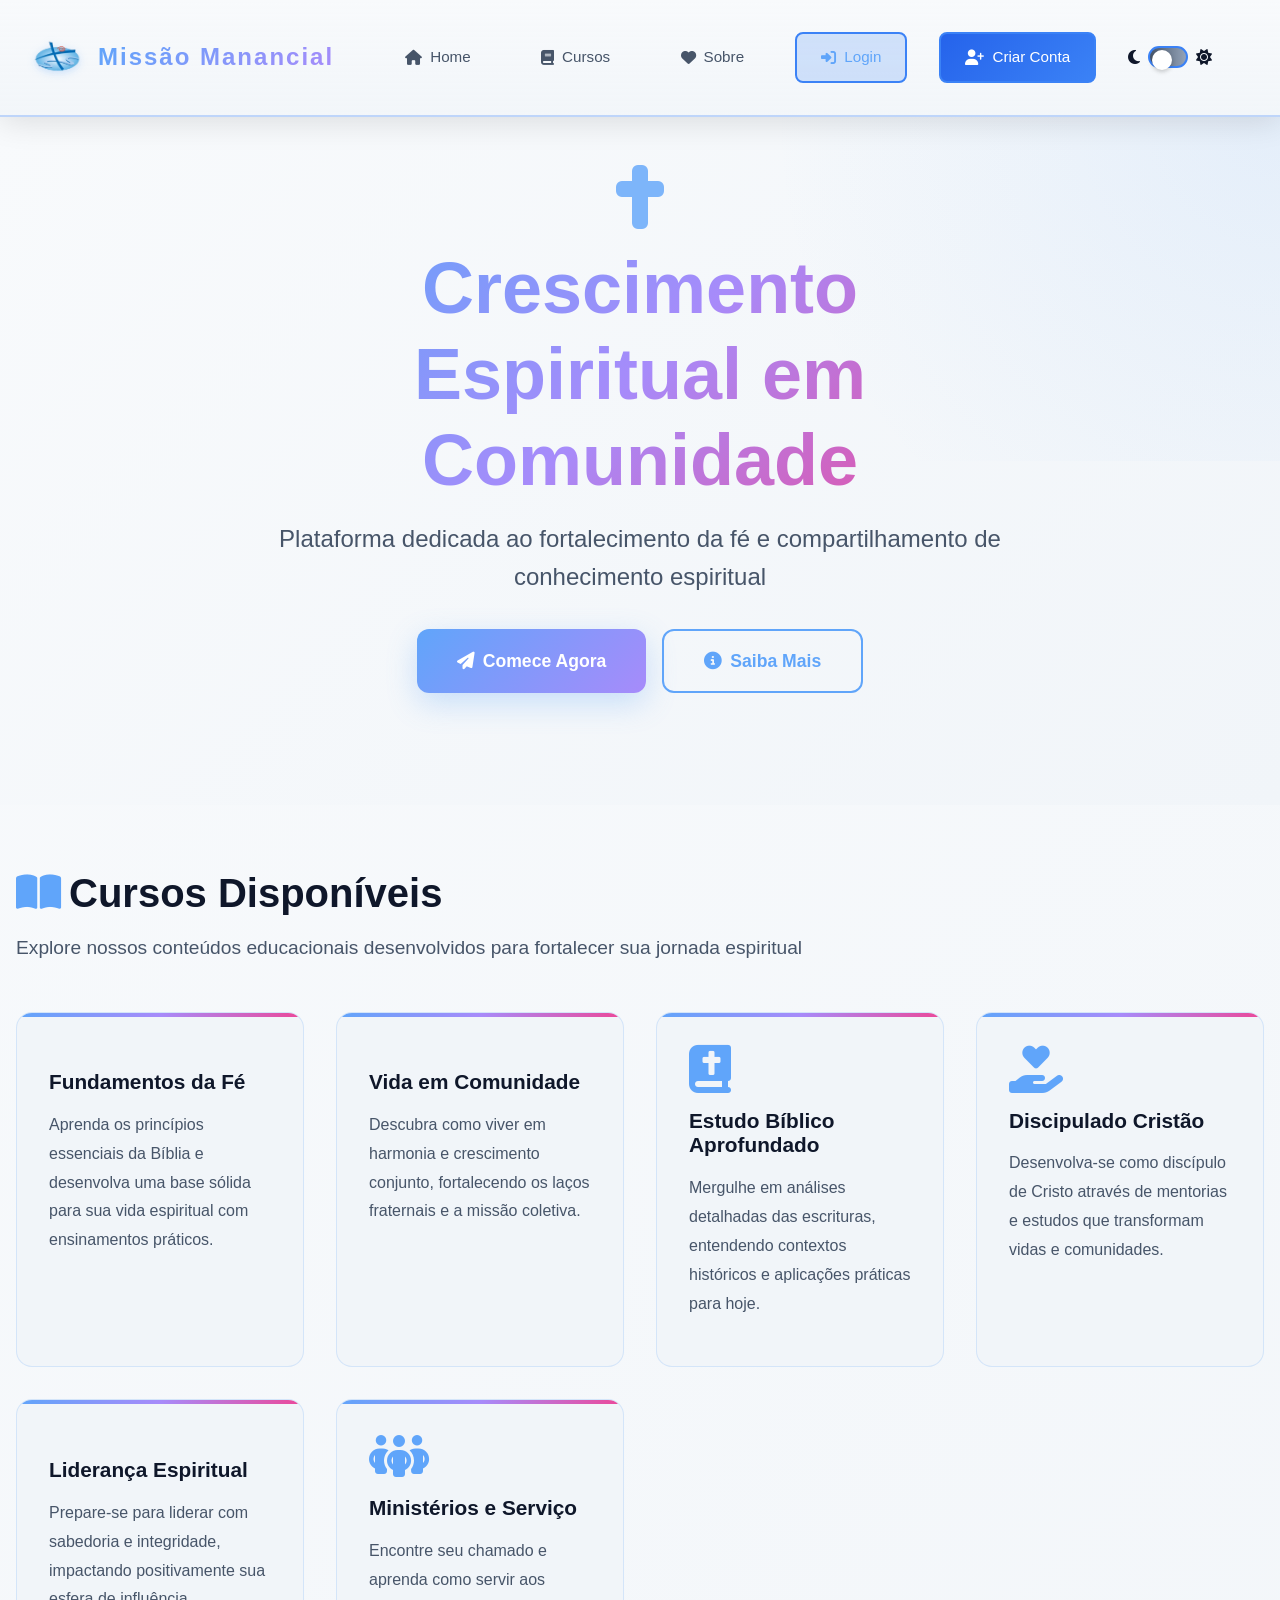
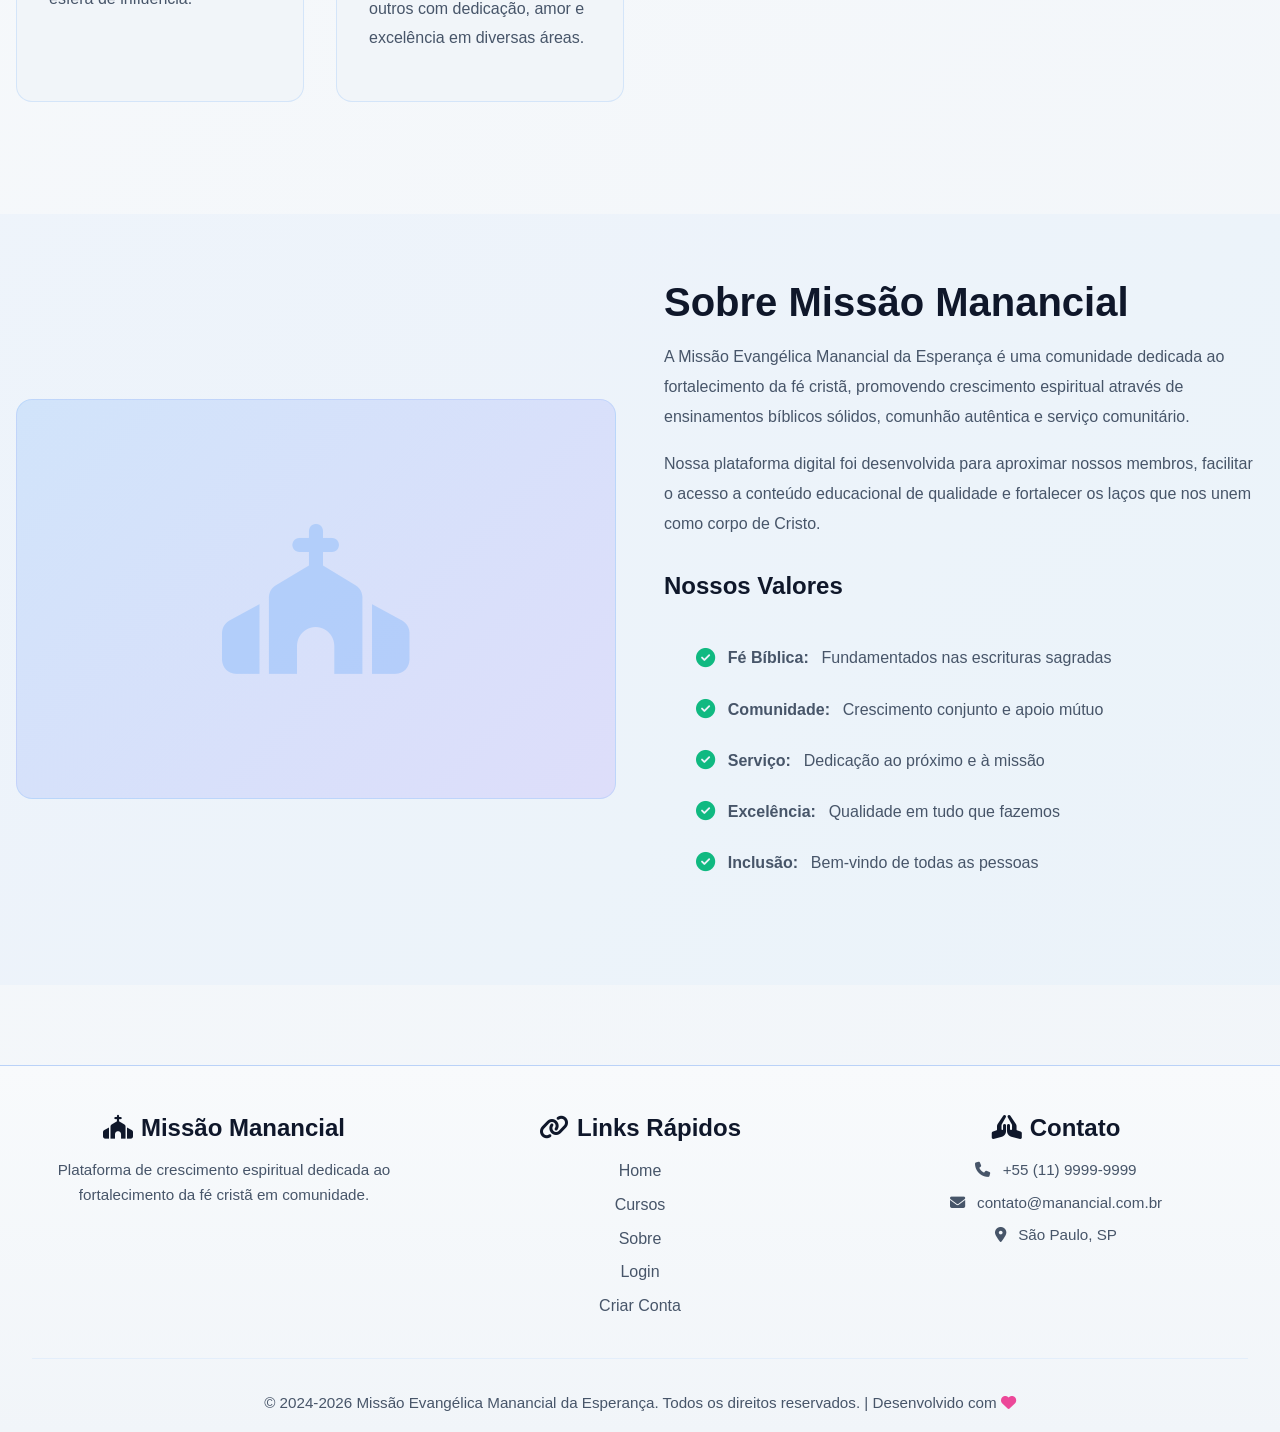
==== commit 59bd7344: "style: padronizar tema e responsividade da interface" ====
--- a/index.html
+++ b/index.html
@@ -1,5 +1,5 @@
 <!DOCTYPE html>
-<html lang="pt-BR" data-theme="dark">
+<html lang="pt-BR">
 <head>
     <meta charset="UTF-8">
     <meta name="viewport" content="width=device-width, initial-scale=1.0">
@@ -12,22 +12,22 @@
         * { margin: 0; padding: 0; box-sizing: border-box; }
         
         body {
-            background: var(--bg-dark);
+            background: linear-gradient(135deg, var(--bg-dark) 0%, var(--bg-light) 100%);
             color: var(--text-main);
             font-family: 'Segoe UI', Tahoma, Geneva, Verdana, sans-serif;
             transition: all 0.3s ease;
             line-height: 1.6;
         }
 
-        /* NAVBAR OPACA */
+        /* NAVBAR OPACA - usa variáveis de tema */
         header {
-            background: rgba(7, 16, 29, 0.98) !important;
+            background: linear-gradient(to bottom, var(--bg-dark) 0%, var(--bg-light) 100%);
             backdrop-filter: blur(10px);
-            border-bottom: 2px solid rgba(96, 165, 250, 0.2);
+            border-bottom: 2px solid var(--border-color);
             position: sticky;
             top: 0;
             z-index: 1000;
-            box-shadow: 0 4px 30px rgba(0, 0, 0, 0.3);
+            box-shadow: 0 4px 30px rgba(0, 0, 0, 0.12);
         }
 
         .header-shell {
@@ -115,7 +115,7 @@
             display: flex;
             align-items: center;
             justify-content: center;
-            background: linear-gradient(135deg, rgba(7,16,29,0.9) 0%, rgba(21,34,56,0.8) 100%);
+            background: linear-gradient(135deg, var(--bg-dark) 0%, var(--bg-light) 100%);
             position: relative;
             overflow: hidden;
         }
@@ -357,8 +357,8 @@
 
         /* FOOTER */
         footer {
-            background: rgba(7, 16, 29, 0.95);
-            border-top: 1px solid rgba(96, 165, 250, 0.2);
+            background: linear-gradient(180deg, var(--bg-dark) 0%, var(--bg-light) 100%);
+            border-top: 1px solid var(--border-color);
             padding: 3rem 2rem 1rem;
             margin-top: 5rem;
             color: var(--text-muted);
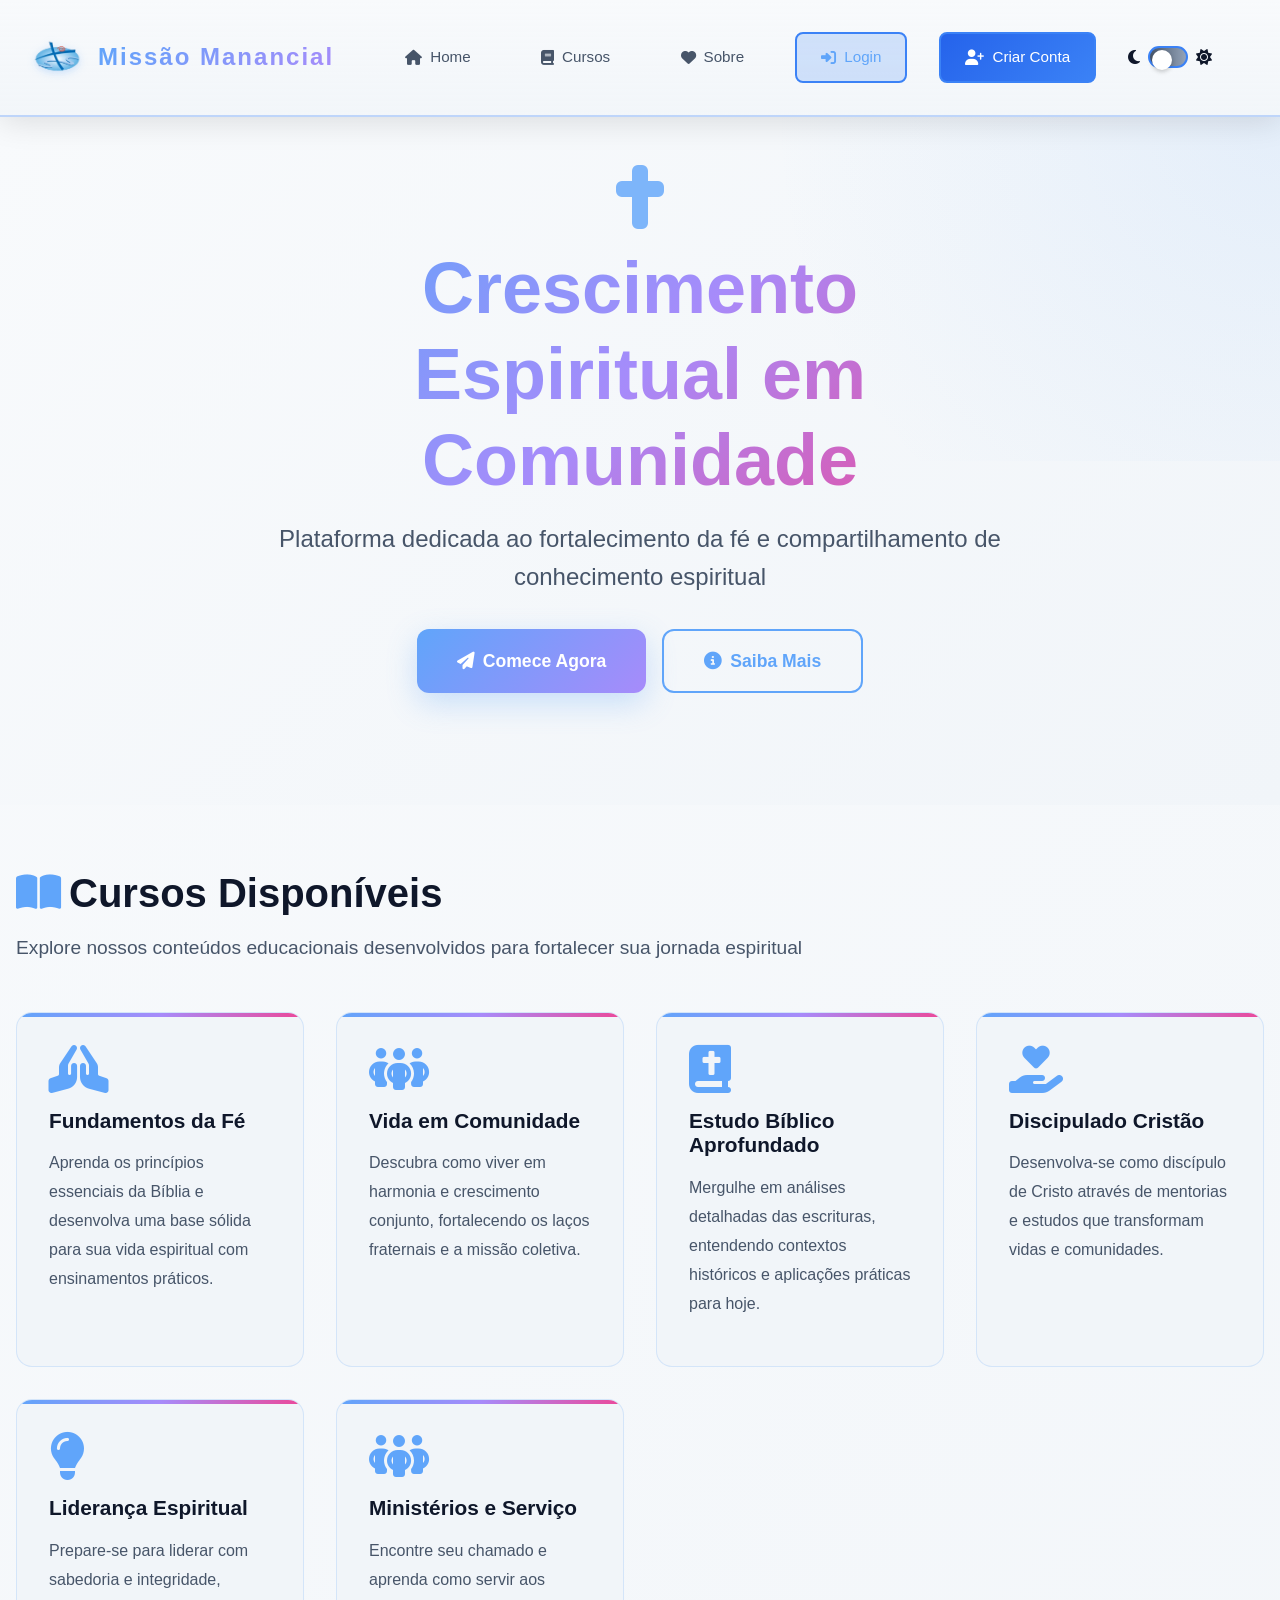
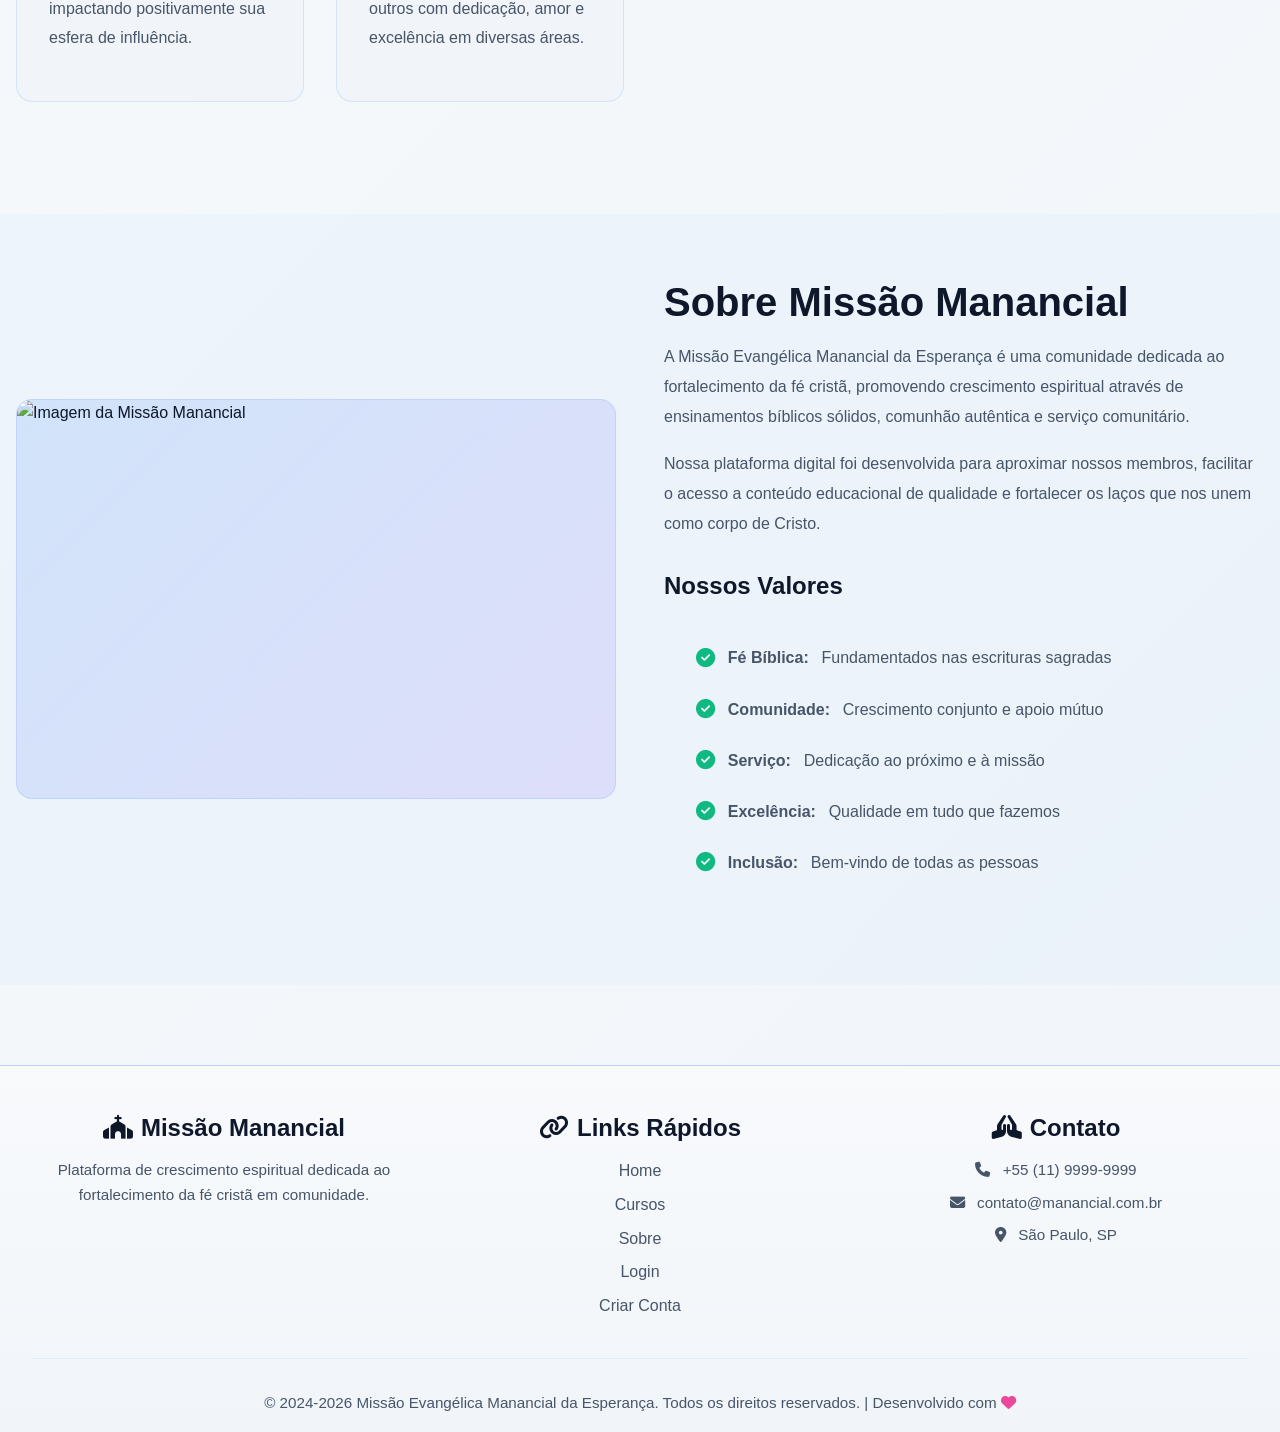
==== commit 304f401c: "Atualização full" ====
--- a/index.html
+++ b/index.html
@@ -451,17 +451,17 @@
 
         <div class="features-grid">
             <div class="feature-card">
-                <i class="fas fa-prayer-hands feature-icon"></i>
+                <i class="fas fa-hands-praying feature-icon"></i>
                 <h3>Fundamentos da Fé</h3>
                 <p>Aprenda os princípios essenciais da Bíblia e desenvolva uma base sólida para sua vida espiritual com ensinamentos práticos.</p>
             </div>
             <div class="feature-card">
-                <i class="fas fa-heart-hands feature-icon"></i>
+                <i class="fas fa-people-group feature-icon"></i>
                 <h3>Vida em Comunidade</h3>
                 <p>Descubra como viver em harmonia e crescimento conjunto, fortalecendo os laços fraternais e a missão coletiva.</p>
             </div>
             <div class="feature-card">
-                <i class="fas fa-bible feature-icon"></i>
+                <i class="fas fa-book-bible feature-icon"></i>
                 <h3>Estudo Bíblico Aprofundado</h3>
                 <p>Mergulhe em análises detalhadas das escrituras, entendendo contextos históricos e aplicações práticas para hoje.</p>
             </div>
@@ -471,7 +471,7 @@
                 <p>Desenvolva-se como discípulo de Cristo através de mentorias e estudos que transformam vidas e comunidades.</p>
             </div>
             <div class="feature-card">
-                <i class="fas fa-light-bulb feature-icon"></i>
+                <i class="fas fa-lightbulb feature-icon"></i>
                 <h3>Liderança Espiritual</h3>
                 <p>Prepare-se para liderar com sabedoria e integridade, impactando positivamente sua esfera de influência.</p>
             </div>
@@ -487,8 +487,8 @@
     <section id="sobre" class="section">
         <div class="about-content">
             <div>
-                <div style="width: 100%; height: 400px; background: linear-gradient(135deg, rgba(96,165,250,0.2) 0%, rgba(167,139,250,0.2) 100%); border-radius: 16px; display: flex; align-items: center; justify-content: center; border: 1px solid rgba(96,165,250,0.2);">
-                    <i class="fas fa-church" style="font-size: 150px; color: #60a5fa; opacity: 0.3;"></i>
+                <div style="width: 100%; height: 400px; border-radius: 16px; overflow: hidden; border: 1px solid rgba(96,165,250,0.2); background: linear-gradient(135deg, rgba(96,165,250,0.2) 0%, rgba(167,139,250,0.2) 100%);">
+                    <img src="assets/image.png" alt="Imagem da Missão Manancial" style="width: 100%; height: 100%; object-fit: cover; display: block;">
                 </div>
             </div>
             <div class="about-text">
